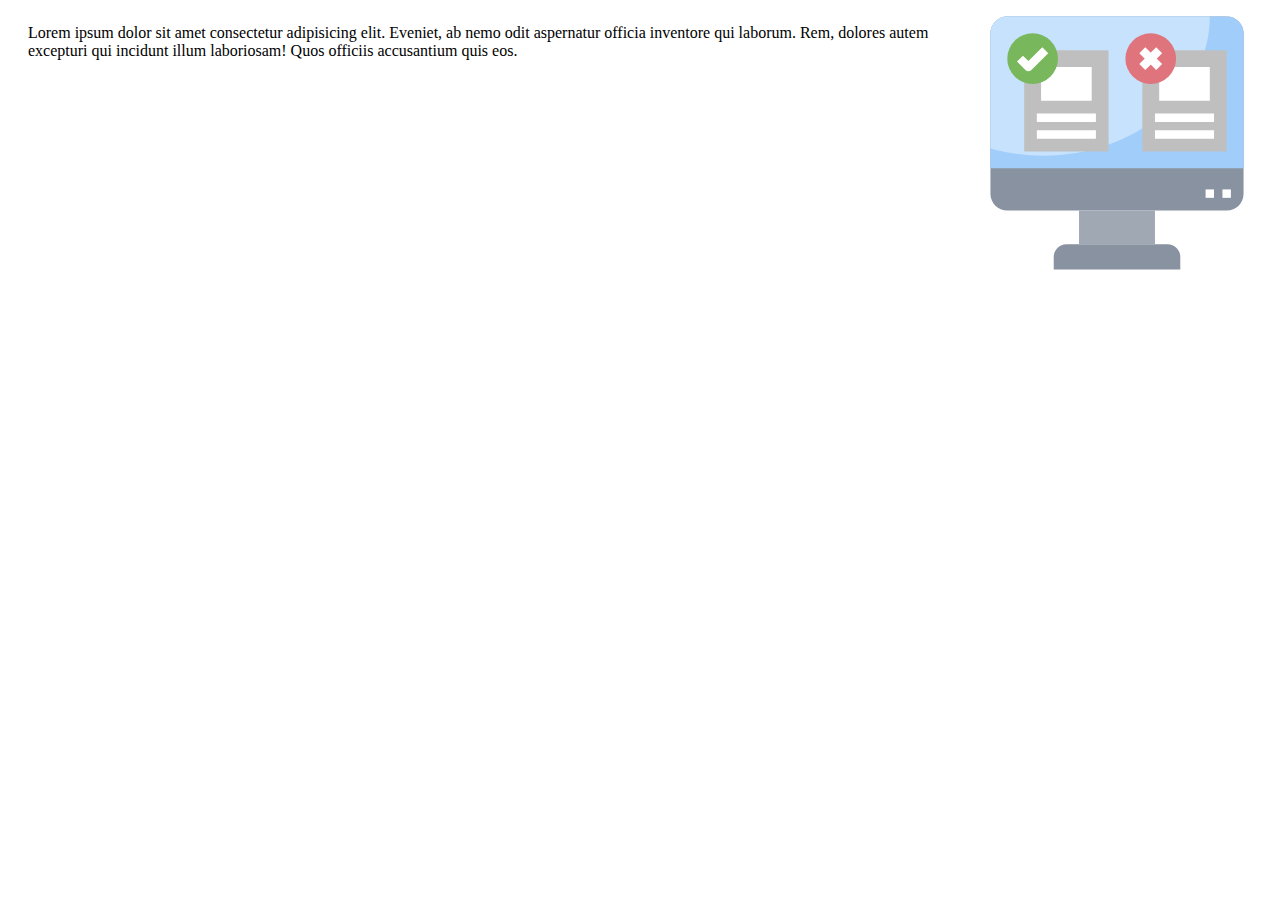
==== prove/index.html @ 82752947 "paragrafo vantaggi e svantaggi" ====
<!DOCTYPE html>
<html lang="it">
<head>
    <meta charset="UTF-8">
    <meta name="viewport" content="width=device-width, initial-scale=1.0">
    <title>Document</title>
    <link rel="stylesheet" href="stylr.css">
</head>
<body>
    <div id="vant_svant" class="container">
        <p>Lorem ipsum dolor sit amet consectetur adipisicing elit. Eveniet, ab nemo odit aspernatur officia inventore qui laborum. Rem, dolores autem excepturi qui incidunt illum laboriosam! Quos officiis accusantium quis eos.</p>
        <img src="./img_2/compare.svg" alt="">
    </div>

</body>
</html>
---- prove/stylr.css ----
/*Fatto da Armando*/
.container{
    display: flex;
    flex-direction: row;
    margin-left: 20px;
    margin-right: 20px;
}

img{
    width: 30vw;
    height: 30vh;
}



/*Smathphone*/
@media (max-width: 415px){
    img{width: 100%; height: 30vh;}
    .container{flex-direction: column;}
}
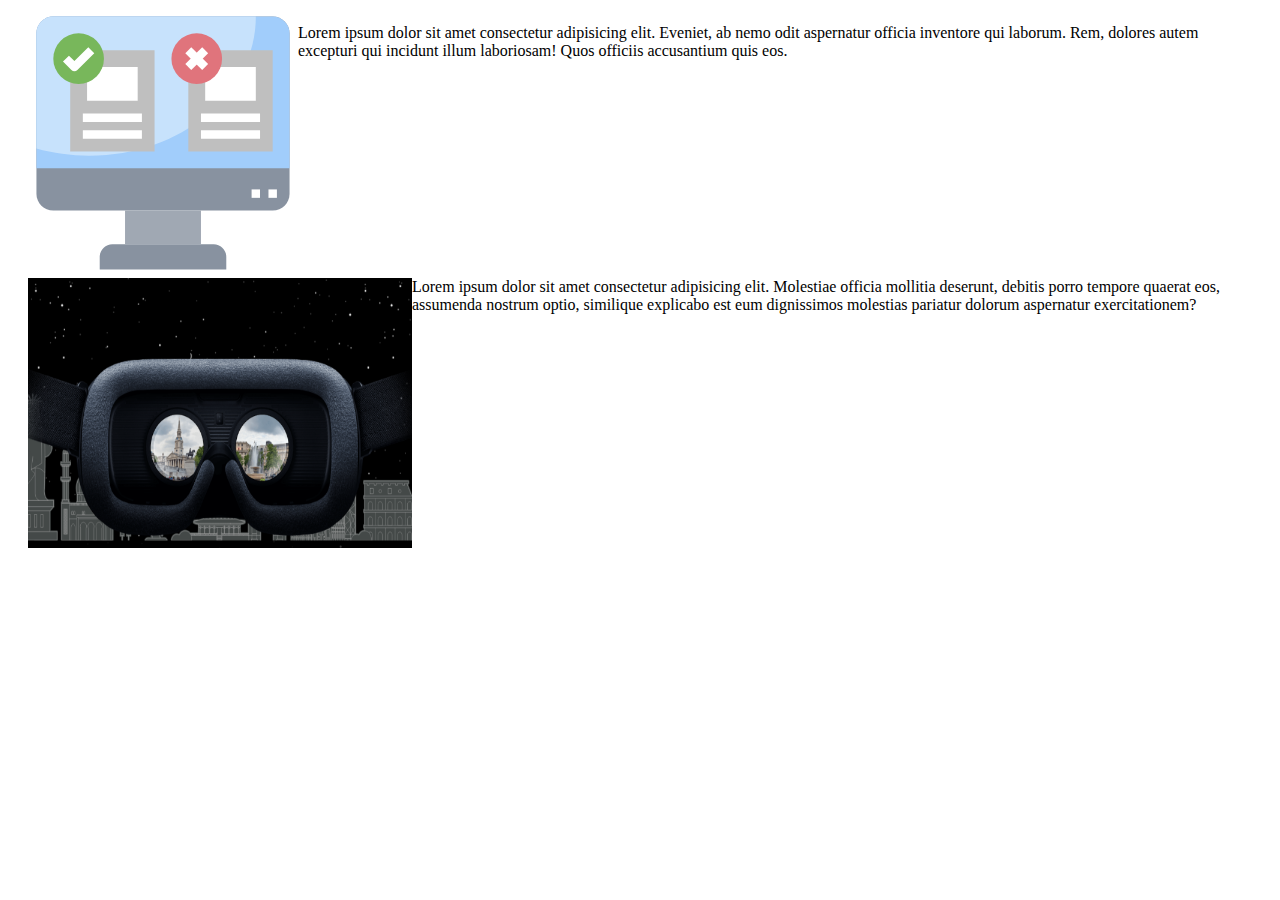
==== commit 8fe9adbc: "aggiunta paragrafo reltà virtuale" ====
--- a/prove/index.html
+++ b/prove/index.html
@@ -8,9 +8,13 @@
 </head>
 <body>
     <div id="vant_svant" class="container">
+        <img src="./img_2/compare.svg" alt="">
         <p>Lorem ipsum dolor sit amet consectetur adipisicing elit. Eveniet, ab nemo odit aspernatur officia inventore qui laborum. Rem, dolores autem excepturi qui incidunt illum laboriosam! Quos officiis accusantium quis eos.</p>
-        <img src="./img_2/compare.svg" alt="">
     </div>
 
+    <div id="virtual_reality" class="container">
+        <img src="./img_2/vr.png" alt="">
+        Lorem ipsum dolor sit amet consectetur adipisicing elit. Molestiae officia mollitia deserunt, debitis porro tempore quaerat eos, assumenda nostrum optio, similique explicabo est eum dignissimos molestias pariatur dolorum aspernatur exercitationem?
+    </div>
 </body>
 </html>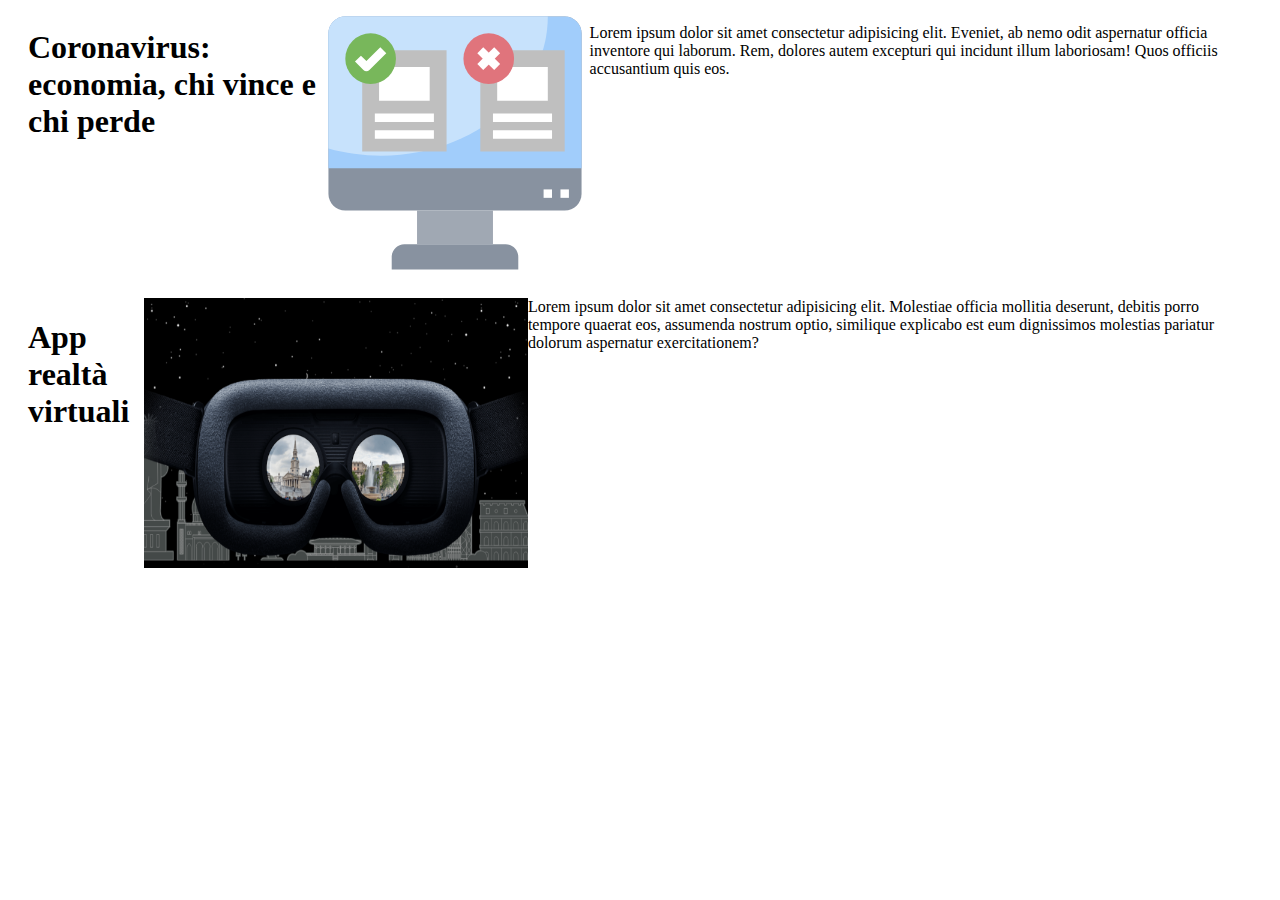
==== commit b8eba6c7: "titoli" ====
--- a/prove/index.html
+++ b/prove/index.html
@@ -8,11 +8,13 @@
 </head>
 <body>
     <div id="vant_svant" class="container">
+        <h1>Coronavirus: economia, chi vince e chi perde</h1>
         <img src="./img_2/compare.svg" alt="">
         <p>Lorem ipsum dolor sit amet consectetur adipisicing elit. Eveniet, ab nemo odit aspernatur officia inventore qui laborum. Rem, dolores autem excepturi qui incidunt illum laboriosam! Quos officiis accusantium quis eos.</p>
     </div>
 
     <div id="virtual_reality" class="container">
+        <h1>App realtà virtuali</h1>
         <img src="./img_2/vr.png" alt="">
         Lorem ipsum dolor sit amet consectetur adipisicing elit. Molestiae officia mollitia deserunt, debitis porro tempore quaerat eos, assumenda nostrum optio, similique explicabo est eum dignissimos molestias pariatur dolorum aspernatur exercitationem?
     </div>
--- a/prove/stylr.css
+++ b/prove/stylr.css
@@ -9,6 +9,11 @@
 img{
     width: 30vw;
     height: 30vh;
+    margin-bottom: 20px;
+}
+
+h1{
+    margin-bottom: 20px;
 }
 
 
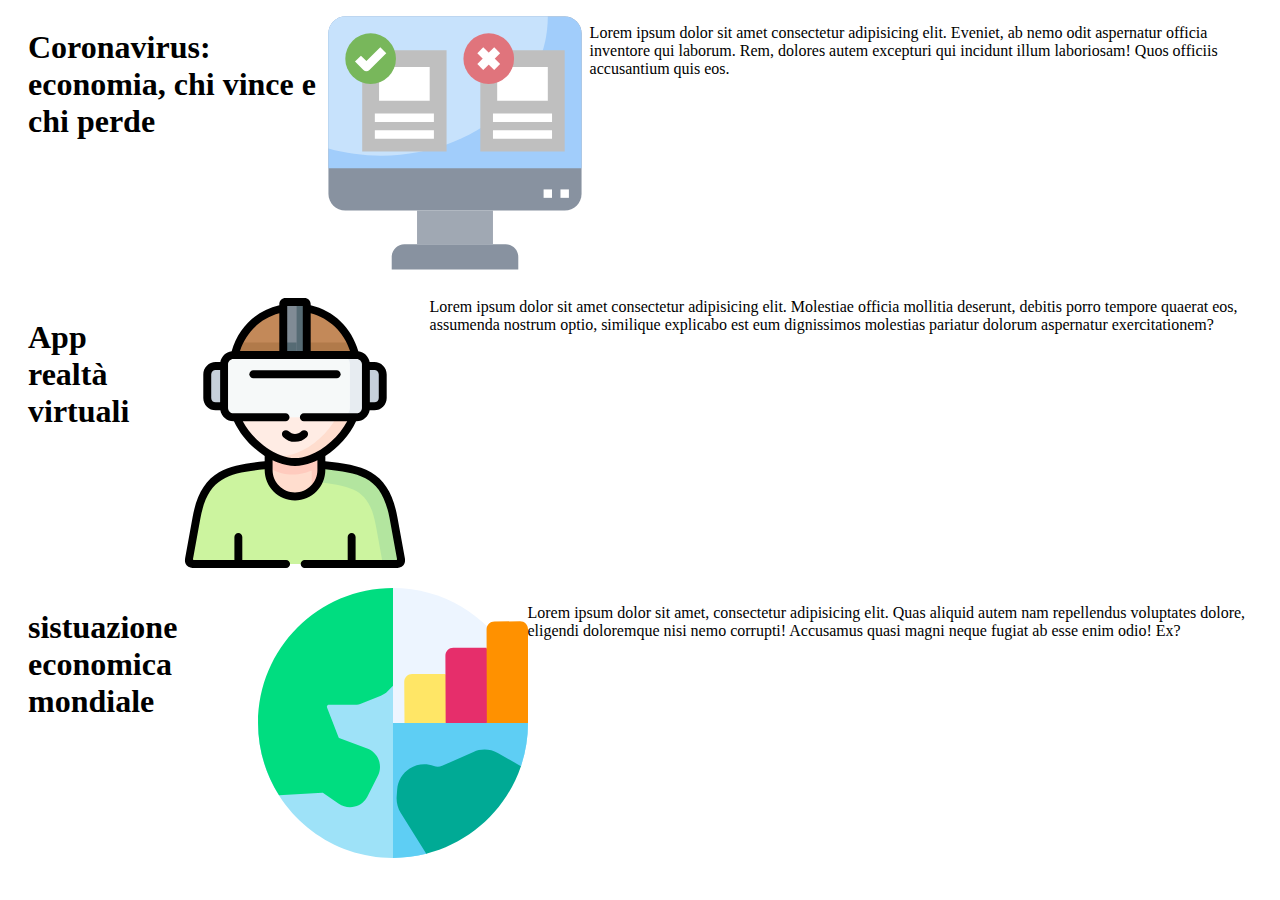
==== commit c8b0b314: "aggiunta paragrafo economia globale" ====
--- a/prove/index.html
+++ b/prove/index.html
@@ -15,8 +15,14 @@
 
     <div id="virtual_reality" class="container">
         <h1>App realtà virtuali</h1>
-        <img src="./img_2/vr.png" alt="">
+        <img src="./img_2/vr.svg" alt="">
         Lorem ipsum dolor sit amet consectetur adipisicing elit. Molestiae officia mollitia deserunt, debitis porro tempore quaerat eos, assumenda nostrum optio, similique explicabo est eum dignissimos molestias pariatur dolorum aspernatur exercitationem?
+    </div>
+
+    <div id="economia_mondiale" class="container">
+        <h1>sistuazione economica mondiale</h1>
+        <img src="./img_2/world_economy.svg" alt="">
+        <p>Lorem ipsum dolor sit amet, consectetur adipisicing elit. Quas aliquid autem nam repellendus voluptates dolore, eligendi doloremque nisi nemo corrupti! Accusamus quasi magni neque fugiat ab esse enim odio! Ex?</p>
     </div>
 </body>
 </html>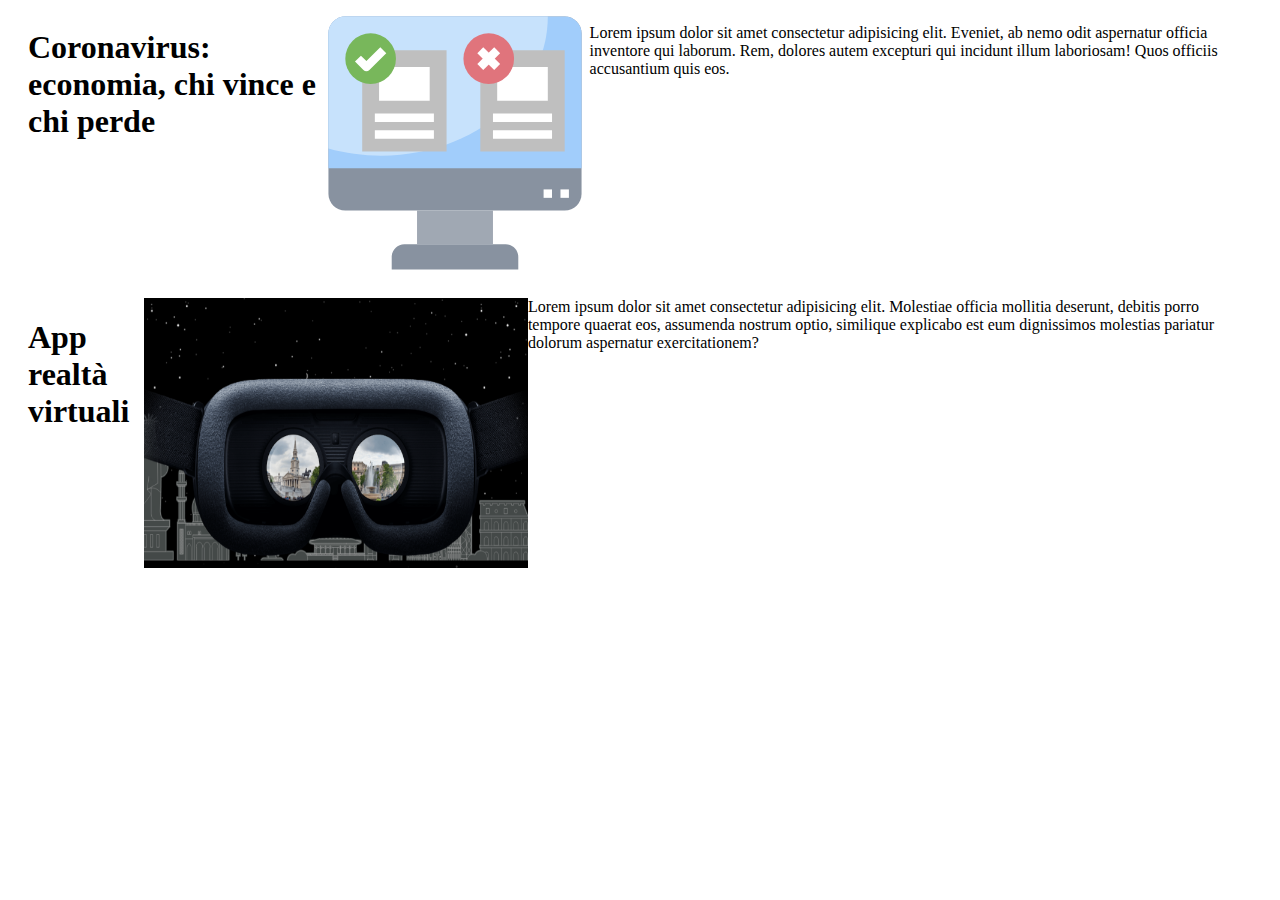
==== commit 32abab5d: "Merge branch 'main' of https://github.com/Armando233-abc/sito into main" ====
--- a/prove/index.html
+++ b/prove/index.html
@@ -15,14 +15,8 @@
 
     <div id="virtual_reality" class="container">
         <h1>App realtà virtuali</h1>
-        <img src="./img_2/vr.svg" alt="">
+        <img src="./img_2/vr.png" alt="">
         Lorem ipsum dolor sit amet consectetur adipisicing elit. Molestiae officia mollitia deserunt, debitis porro tempore quaerat eos, assumenda nostrum optio, similique explicabo est eum dignissimos molestias pariatur dolorum aspernatur exercitationem?
-    </div>
-
-    <div id="economia_mondiale" class="container">
-        <h1>sistuazione economica mondiale</h1>
-        <img src="./img_2/world_economy.svg" alt="">
-        <p>Lorem ipsum dolor sit amet, consectetur adipisicing elit. Quas aliquid autem nam repellendus voluptates dolore, eligendi doloremque nisi nemo corrupti! Accusamus quasi magni neque fugiat ab esse enim odio! Ex?</p>
     </div>
 </body>
 </html>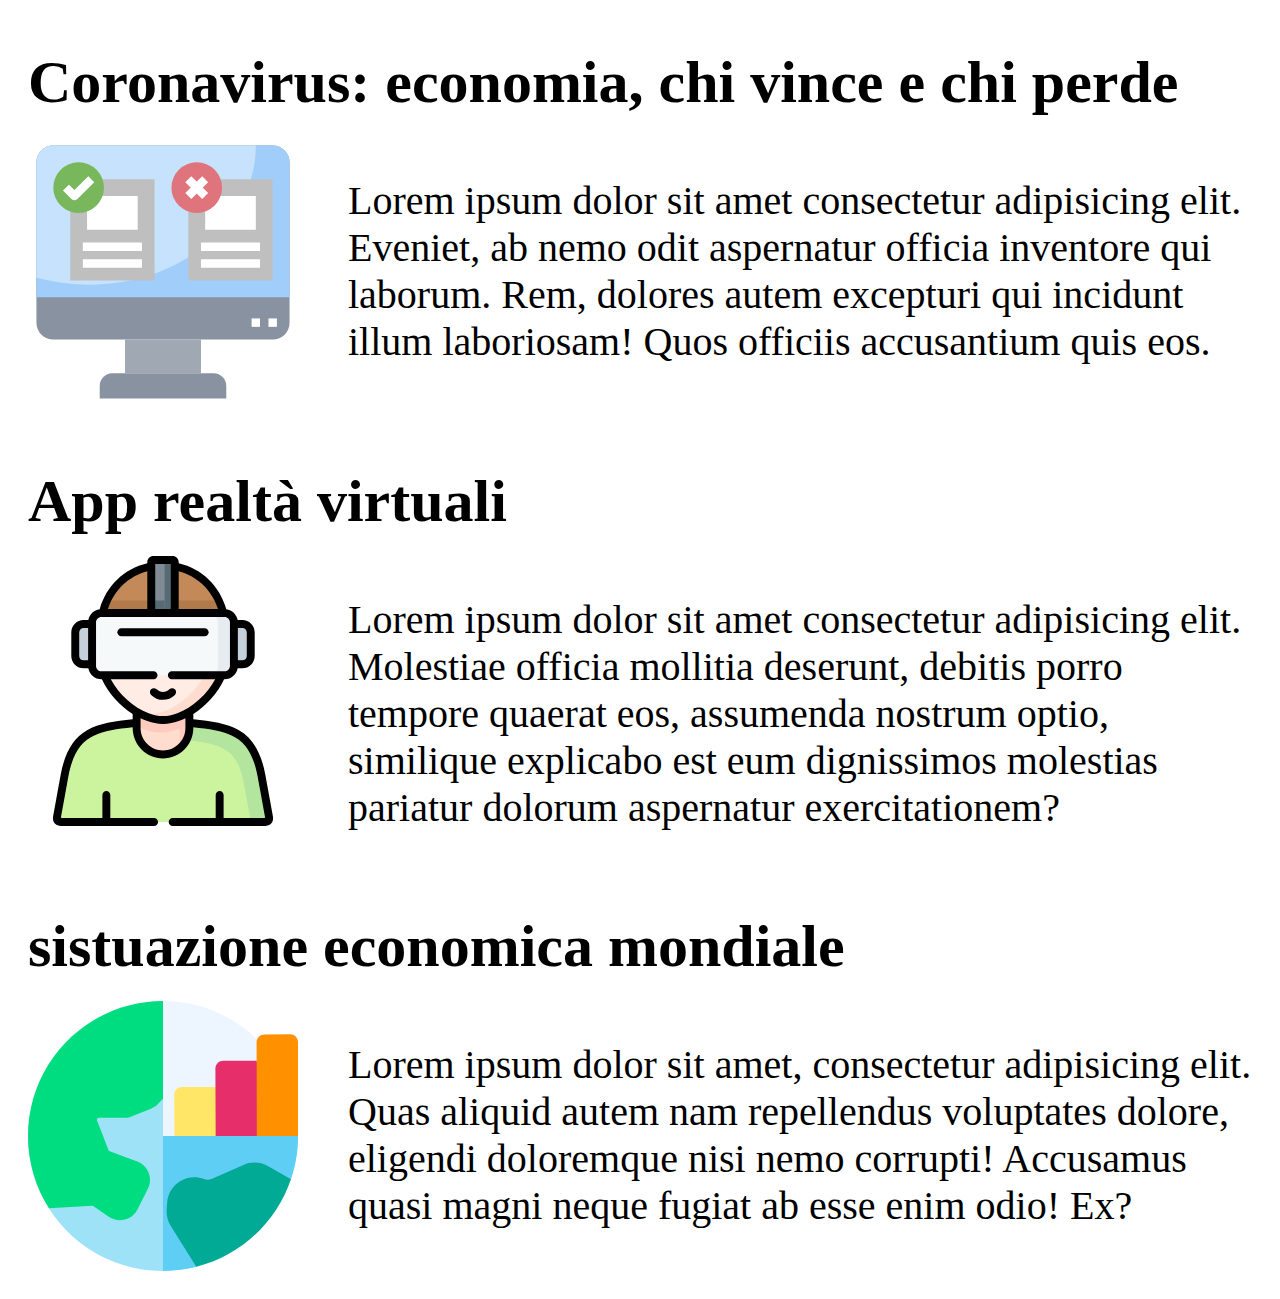
==== commit 84c97a5b: "tablet ok" ====
--- a/prove/index.html
+++ b/prove/index.html
@@ -9,14 +9,26 @@
 <body>
     <div id="vant_svant" class="container">
         <h1>Coronavirus: economia, chi vince e chi perde</h1>
-        <img src="./img_2/compare.svg" alt="">
-        <p>Lorem ipsum dolor sit amet consectetur adipisicing elit. Eveniet, ab nemo odit aspernatur officia inventore qui laborum. Rem, dolores autem excepturi qui incidunt illum laboriosam! Quos officiis accusantium quis eos.</p>
-    </div>
+            <div class="contenuto">
+                <img src="./img_2/compare.svg" alt="">
+                <p>Lorem ipsum dolor sit amet consectetur adipisicing elit. Eveniet, ab nemo odit aspernatur officia inventore qui laborum. Rem, dolores autem excepturi qui incidunt illum laboriosam! Quos officiis accusantium quis eos.</p>
+            </div>
+        </div>
 
     <div id="virtual_reality" class="container">
         <h1>App realtà virtuali</h1>
-        <img src="./img_2/vr.png" alt="">
-        Lorem ipsum dolor sit amet consectetur adipisicing elit. Molestiae officia mollitia deserunt, debitis porro tempore quaerat eos, assumenda nostrum optio, similique explicabo est eum dignissimos molestias pariatur dolorum aspernatur exercitationem?
-    </div>
+            <div class="contenuto">
+                <img src="./img_2/vr.svg" alt="">
+                <p>Lorem ipsum dolor sit amet consectetur adipisicing elit. Molestiae officia mollitia deserunt, debitis porro tempore quaerat eos, assumenda nostrum optio, similique explicabo est eum dignissimos molestias pariatur dolorum aspernatur exercitationem?</p>
+            </div>
+        </div>
+
+    <div id="economia_mondiale" class="container">
+        <h1>sistuazione economica mondiale</h1>
+            <div class="contenuto">
+                <img src="./img_2/world_economy.svg" alt="">
+                <p>Lorem ipsum dolor sit amet, consectetur adipisicing elit. Quas aliquid autem nam repellendus voluptates dolore, eligendi doloremque nisi nemo corrupti! Accusamus quasi magni neque fugiat ab esse enim odio! Ex?</p>
+            </div>
+        </div>
 </body>
 </html>--- a/prove/stylr.css
+++ b/prove/stylr.css
@@ -1,7 +1,7 @@
 /*Fatto da Armando*/
 .container{
     display: flex;
-    flex-direction: row;
+    flex-direction: column;
     margin-left: 20px;
     margin-right: 20px;
 }
@@ -16,10 +16,27 @@
     margin-bottom: 20px;
 }
 
+.contenuto{
+    display: flex;
+    flex-direction: row;
+}
 
 
 /*Smathphone*/
-@media (max-width: 415px){
+@media (max-width: 576px){
     img{width: 100%; height: 30vh;}
-    .container{flex-direction: column;}
+    .contenuto{flex-direction: column;}
+}
+
+
+/*Tablet*/
+@media (min-width: 765px){
+    h1{
+        font-size: 60px;
+    }
+
+    p{
+        margin-left: 50px;
+        font-size: 40px;
+    }
 }